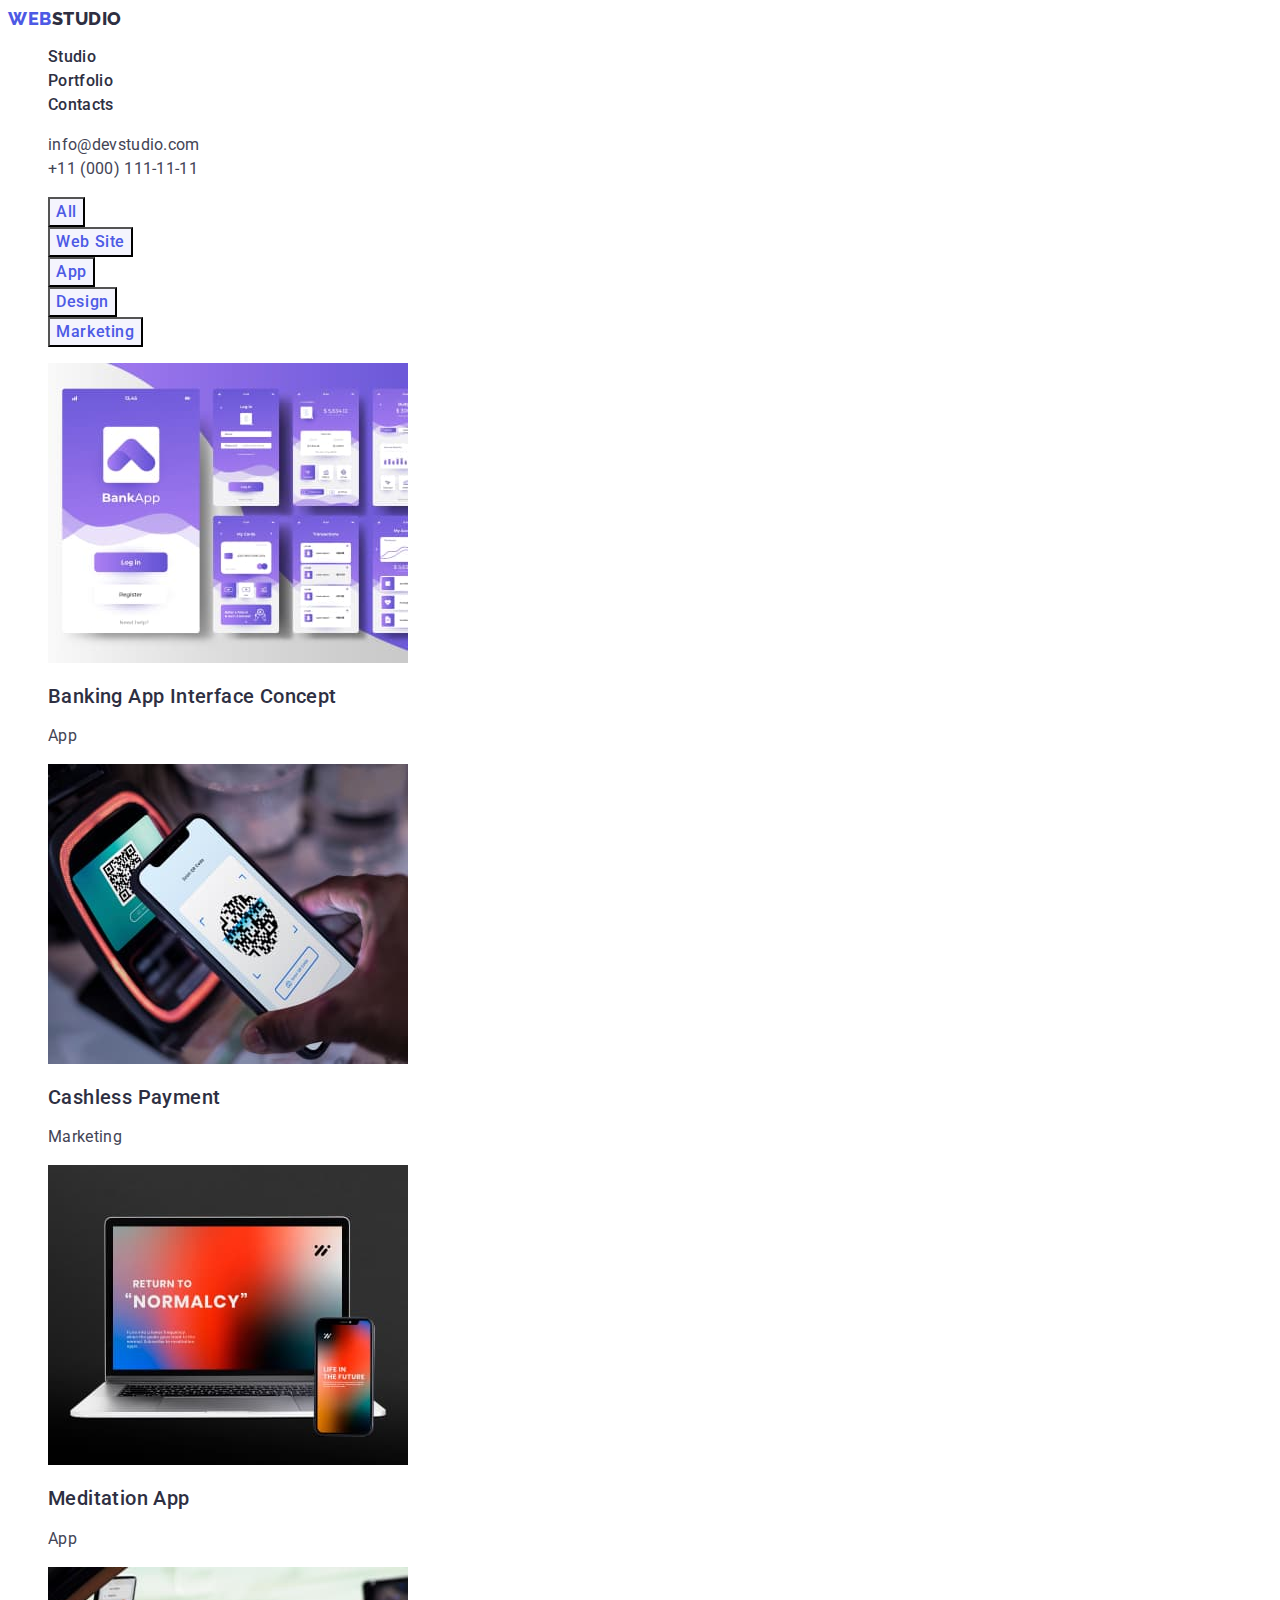
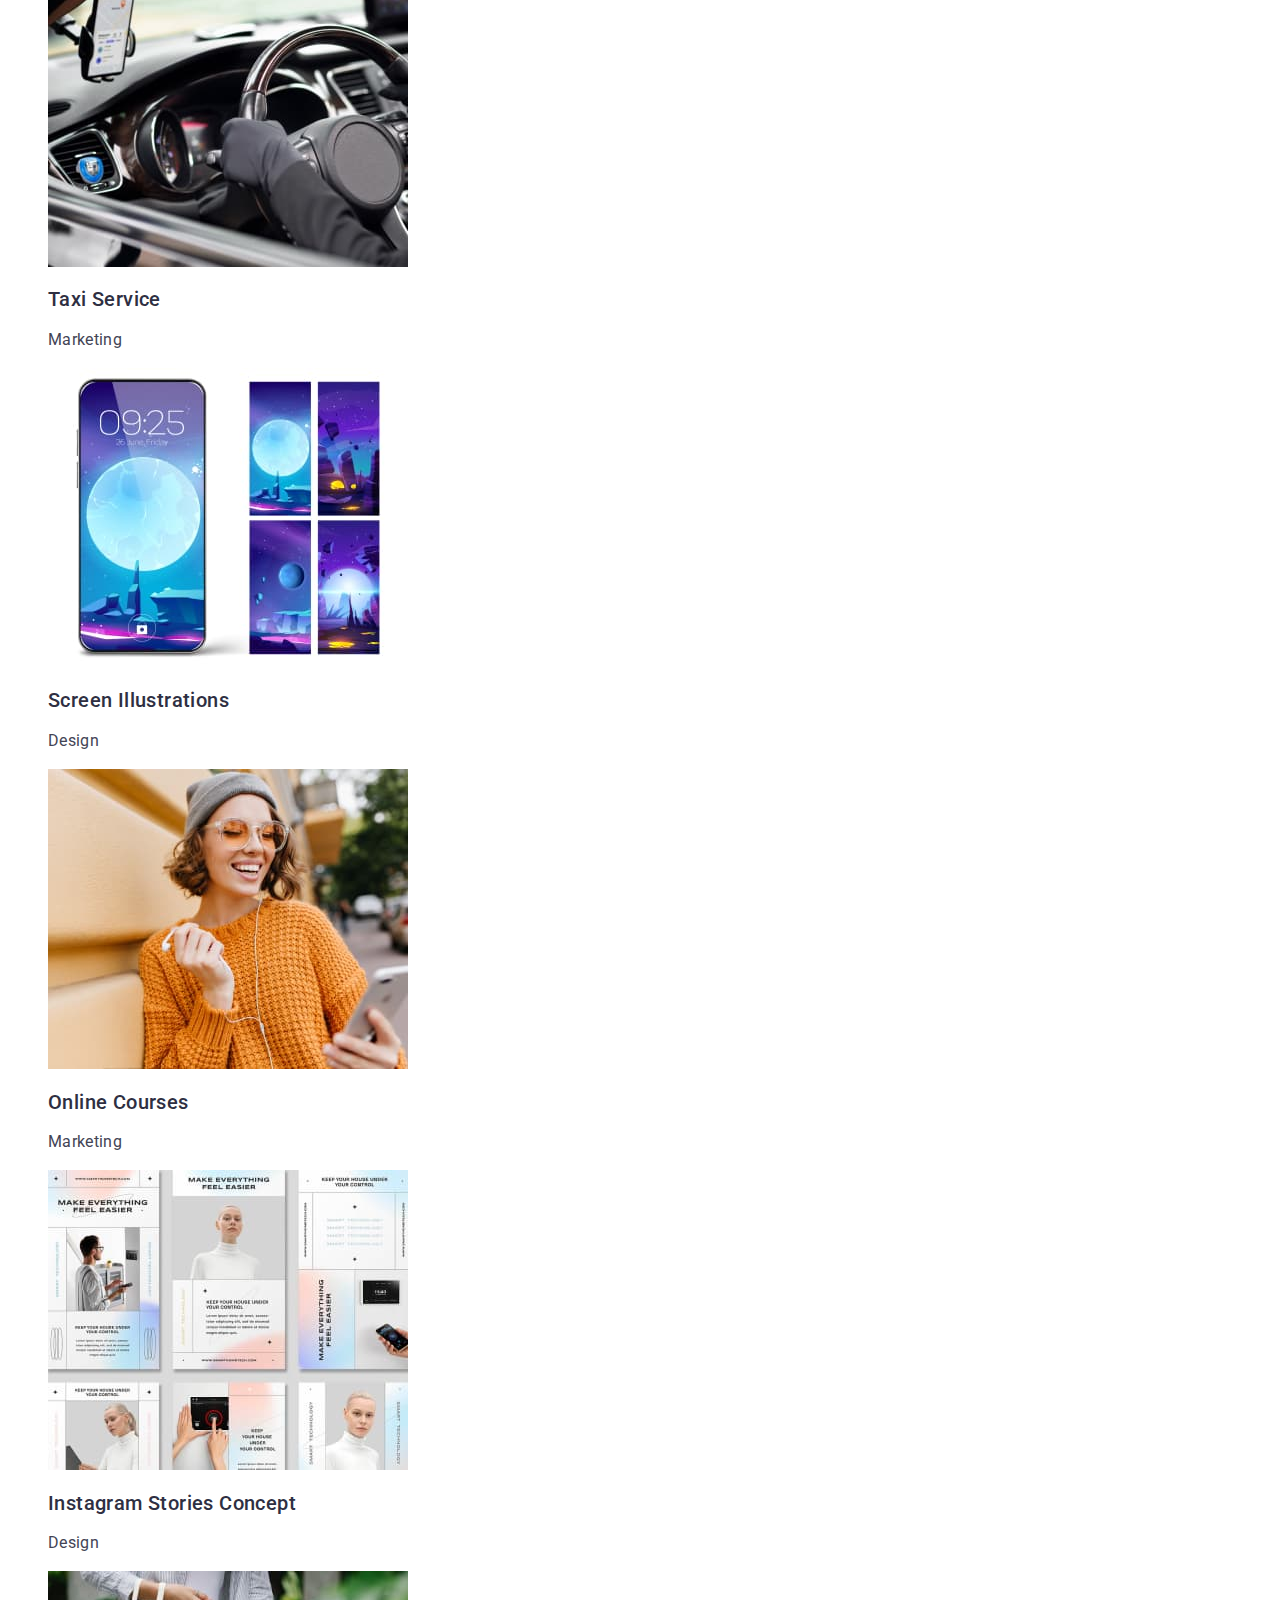
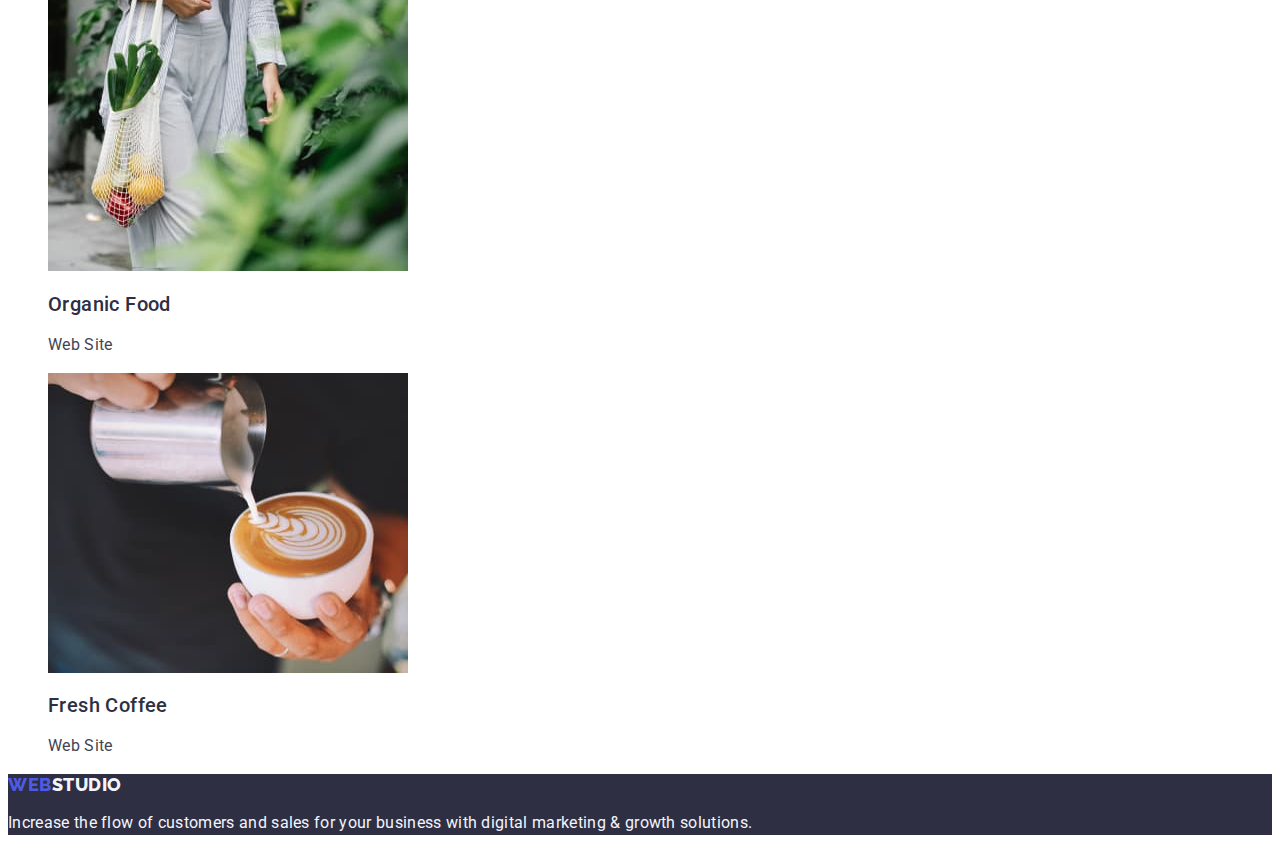
==== portfolio.html @ 66b2aee0 "Initial commit" ====
<!DOCTYPE html>
<html lang="en">
  <head>
    <meta charset="UTF-8" />
    <meta http-equiv="X-UA-Compatible" content="IE=edge" />
    <meta name="viewport" content="width=device-width, initial-scale=1.0" />
    <title>Portfolio</title>
    <link rel="preconnect" href="https://fonts.googleapis.com" />
    <link rel="preconnect" href="https://fonts.gstatic.com" crossorigin />
    <link
      href="https://fonts.googleapis.com/css2?family=Raleway:wght@800&family=Roboto:wght@400;500;700;900&display=swap"
      rel="stylesheet"
    />
    <link rel="stylesheet" href="./css/styles.css" />
  </head>

  <body>
    <!-- Хедер -->
    <header class="header">
      <!-- Навігація сайту -->
      <nav class="navigation">
        <a href="./index.html" class="logo link"
          >Web<span class="header-logo-span">Studio</span></a
        >

        <ul class="nav-list list">
          <li class="nav-list-item">
            <a href="./index.html" class="nav-list-link link">Studio</a>
          </li>
          <li class="nav-list-item">
            <a href="./portfolio.html" class="nav-list-link link">Portfolio</a>
          </li>
          <li class="nav-list-item">
            <a href="" class="nav-list-link link">Contacts</a>
          </li>
        </ul>
      </nav>
      <!-- Контакти для зв'язку -->
      <address class="address">
        <ul class="address-list list">
          <li class="email">
            <a href="mailto:info@devstudio.com" class="address-link link"
              >info@devstudio.com</a
            >
          </li>
          <li class="phone">
            <a href="tel:+110001111111" class="address-link link"
              >+11 (000) 111-11-11</a
            >
          </li>
        </ul>
      </address>
    </header>
    <!-- Мейн -->
    <main class="main">
      <section class="projects">
        <h1 hidden class="projects-caption">Portfolio</h1>
        <!-- Кнопки фільтра -->
        <ul class="filters-list list">
          <li><button type="button" class="filters-btn btn">All</button></li>
          <li>
            <button type="button" class="filters-btn btn">Web Site</button>
          </li>
          <li><button type="button" class="filters-btn btn">App</button></li>
          <li><button type="button" class="filters-btn btn">Design</button></li>
          <li>
            <button type="button" class="filters-btn btn">Marketing</button>
          </li>
        </ul>
        <!-- Проекти -->
        <ul class="projects-list list">
          <li class="list-item">
            <a href="" class="projects-link link">
              <img
                src="./images/portfolio-img/banking-app.jpg"
                alt="Banking App"
                width="360"
                height="300"
              />
              <h2 class="projects-title">Banking App Interface Concept</h2>
              <p class="projects-text">App</p></a
            >
          </li>
          <li class="list-item">
            <a href="" class="projects-link link">
              <img
                src="./images/portfolio-img/cashless.jpg"
                alt="Cashless Payment"
                width="360"
                height="300"
              />
              <h2 class="projects-title">Cashless Payment</h2>
              <p class="projects-text">Marketing</p></a
            >
          </li>
          <li class="list-item">
            <a href="" class="projects-link link">
              <img
                src="./images/portfolio-img/meditation-app.jpg"
                alt="Meditation App"
                width="360"
                height="300"
              />
              <h2 class="projects-title">Meditation App</h2>
              <p class="projects-text">App</p></a
            >
          </li>
          <li class="list-item">
            <a href="" class="projects-link link">
              <img
                src="./images/portfolio-img/taxi.jpg"
                alt="Taxi service"
                width="360"
                height="300"
              />
              <h2 class="projects-title">Taxi Service</h2>
              <p class="projects-text">Marketing</p></a
            >
          </li>
          <li class="list-item">
            <a href="" class="projects-link link">
              <img
                src="./images/portfolio-img/screen.jpg"
                alt="Screen illustrations"
                width="360"
                height="300"
              />
              <h2 class="projects-title">Screen Illustrations</h2>
              <p class="projects-text">Design</p></a
            >
          </li>
          <li class="list-item">
            <a href="" class="projects-link link">
              <img
                src="./images/portfolio-img/courses.jpg"
                alt="Online Courses"
                width="360"
                height="300"
              />
              <h2 class="projects-title">Online Courses</h2>
              <p class="projects-text">Marketing</p></a
            >
          </li>
          <li class="list-item">
            <a href="" class="projects-link link">
              <img
                src="./images/portfolio-img/insta-stories.jpg"
                alt="Instagram Stories Concept"
                width="360"
                height="300"
              />
              <h2 class="projects-title">Instagram Stories Concept</h2>
              <p class="projects-text">Design</p></a
            >
          </li>
          <li class="list-item">
            <a href="" class="projects-link link">
              <img
                src="./images/portfolio-img/food.jpg"
                alt="Organic Food"
                width="360"
                height="300"
              />
              <h2 class="projects-title">Organic Food</h2>
              <p class="projects-text">Web Site</p></a
            >
          </li>
          <li class="list-item">
            <a href="" class="projects-link link">
              <img
                src="./images/portfolio-img/coffee.jpg"
                alt="Fresh Coffee"
                width="360"
                height="300"
              />
              <h2 class="projects-title">Fresh Coffee</h2>
              <p class="projects-text">Web Site</p></a
            >
          </li>
        </ul>
      </section>
    </main>
    <!-- Футер -->
    <footer class="footer">
      <a href="./index.html" class="logo link"
        >Web<span class="footer-logo-span">Studio</span></a
      >
      <p class="footer-text">
        Increase the flow of customers and sales for your business with digital
        marketing & growth solutions.
      </p>
    </footer>
  </body>
</html>
---- css/styles.css ----
:root {
  /* Кольори */
  --dark-color: #2e2f42;
  --text-color: #434455;
  --white-color: #ffffff;
  --light-color: #f4f4fd;
  --passive-color: #4d5ae5;
  --active-color: #404bbf;
  /* Текст */
  --text-size: 16px;
  --text-spacing: 0.02em;
  --typical-lh: 1.5;
}

body {
  font-family: "Roboto", sans-serif;
  color: var(--text-color);
  background-color: var(--white-color);
}

.list {
  list-style: none;
}
.link {
  text-decoration: none;
}

.btn {
  font-family: inherit;
  cursor: pointer;
}

.logo {
  font-family: "Raleway", sans-serif;
  font-weight: 800;
  font-size: 18px;
  line-height: 1.17;
  color: var(--passive-color);
  letter-spacing: 0.03em;
  text-transform: uppercase;
}
/* *****************Студія******************** */
/* ----------------- Хедер ----------------- */
/* Лого  */
.header-logo-span {
  color: var(--dark-color);
}

/* Навігація */
.nav-list-link {
  color: var(--dark-color);
  font-weight: 500;
  font-size: var(--text-size);
  line-height: var(--typical-lh);
  letter-spacing: var(--text-spacing);
}
.nav-list-link:is(:hover, :focus) {
  color: var(--active-color);
}

/* Контакти */
.address {
  font-style: normal;
}
.address-link {
  color: var(--text-color);
  font-size: var(--text-size);
  line-height: var(--typical-lh);
  letter-spacing: var(--text-spacing);
}
.address-link:is(:hover, :focus) {
  color: var(--active-color);
}

/* ----------------- Студія Мейн ----------------- */
/*--------Hero------ */
.hero {
  background-color: var(--dark-color);
}

.title {
  font-size: 56px;
  line-height: 1.07;
  text-align: center;
  letter-spacing: var(--text-spacing);
  color: var(--white-color);
}
/* Кнопка */
.title-btn {
  color: var(--white-color);
  background: var(--passive-color);
  font-weight: 500;
  font-size: var(--text-size);
  line-height: var(--typical-lh);
  letter-spacing: 0.04em;
}
.title-btn:is(:hover, :focus) {
  background: var(--active-color);
}
/*--------Features------ */
.features {
}

.features-list {
}

.features-list-item {
}

.features-list-title {
  font-weight: 500;
  font-size: 20px;
  line-height: 1.2;
  letter-spacing: var(--text-spacing);
  color: var(--dark-color);
}

.features-list-text {
  font-size: var(--text-size);
  line-height: var(--typical-lh);
  letter-spacing: var(--text-spacing);
}
/*--------What are we doing------ */
.gallery {
}

.gallery-caption {
  font-size: 36px;
  line-height: 1.11;
  text-align: center;
  letter-spacing: var(--text-spacing);
  text-transform: capitalize;
  color: var(--dark-color);
}

.gallery-list {
}

.gallery-list-item {
}

/*-------- Our Team------ */
.team-gallery {
  background-color: var(--light-color);
}

.team-gallery-caption {
  font-size: 36px;
  line-height: 1.11;
  text-align: center;
  letter-spacing: var(--text-spacing);
  text-transform: capitalize;
  color: var(--dark-color);
}

.team-list {
}

.team-list-item {
  background-color: var(--white-color);
}

.team-list-caption {
  font-weight: 500;
  font-size: 20px;
  line-height: 1.2;
  text-align: center;
  letter-spacing: var(--text-spacing);
  color: var(--dark-color);
}

.team-list-text {
  font-size: var(--text-size);
  line-height: var(--typical-lh);
  text-align: center;
  letter-spacing: var(--text-spacing);
}

/* ----------------- Футер ----------------- */
.footer {
  background-color: var(--dark-color);
}
.footer-logo-span {
  color: var(--light-color);
}
.footer-text {
  font-size: var(--text-size);
  line-height: var(--typical-lh);
  letter-spacing: var(--text-spacing);
  color: var(--light-color);
}

/*******************Портфоліо***************** */
/*--------Фільтр------ */

.filters-list {
}

.filters-btn {
  font-family: "Roboto", sans-serif;
  font-weight: 500;
  font-size: var(--text-size);
  line-height: var(--typical-lh);
  text-align: center;
  letter-spacing: 0.04em;
  color: var(--passive-color);
  background-color: var(--light-color);
}

.filters-btn:is(:hover, :focus) {
  color: var(--white-color);
  background-color: var(--active-color);
}

/*--------Картка проекту------ */
.projects-title {
  font-weight: 500;
  font-size: 20px;
  line-height: 1.2;
  letter-spacing: var(--text-spacing);
  color: var(--dark-color);
}

.projects-text {
  font-size: var(--text-size);
  line-height: var(--typical-lh);
  letter-spacing: var(--text-spacing);
  color: var(--text-color);
}
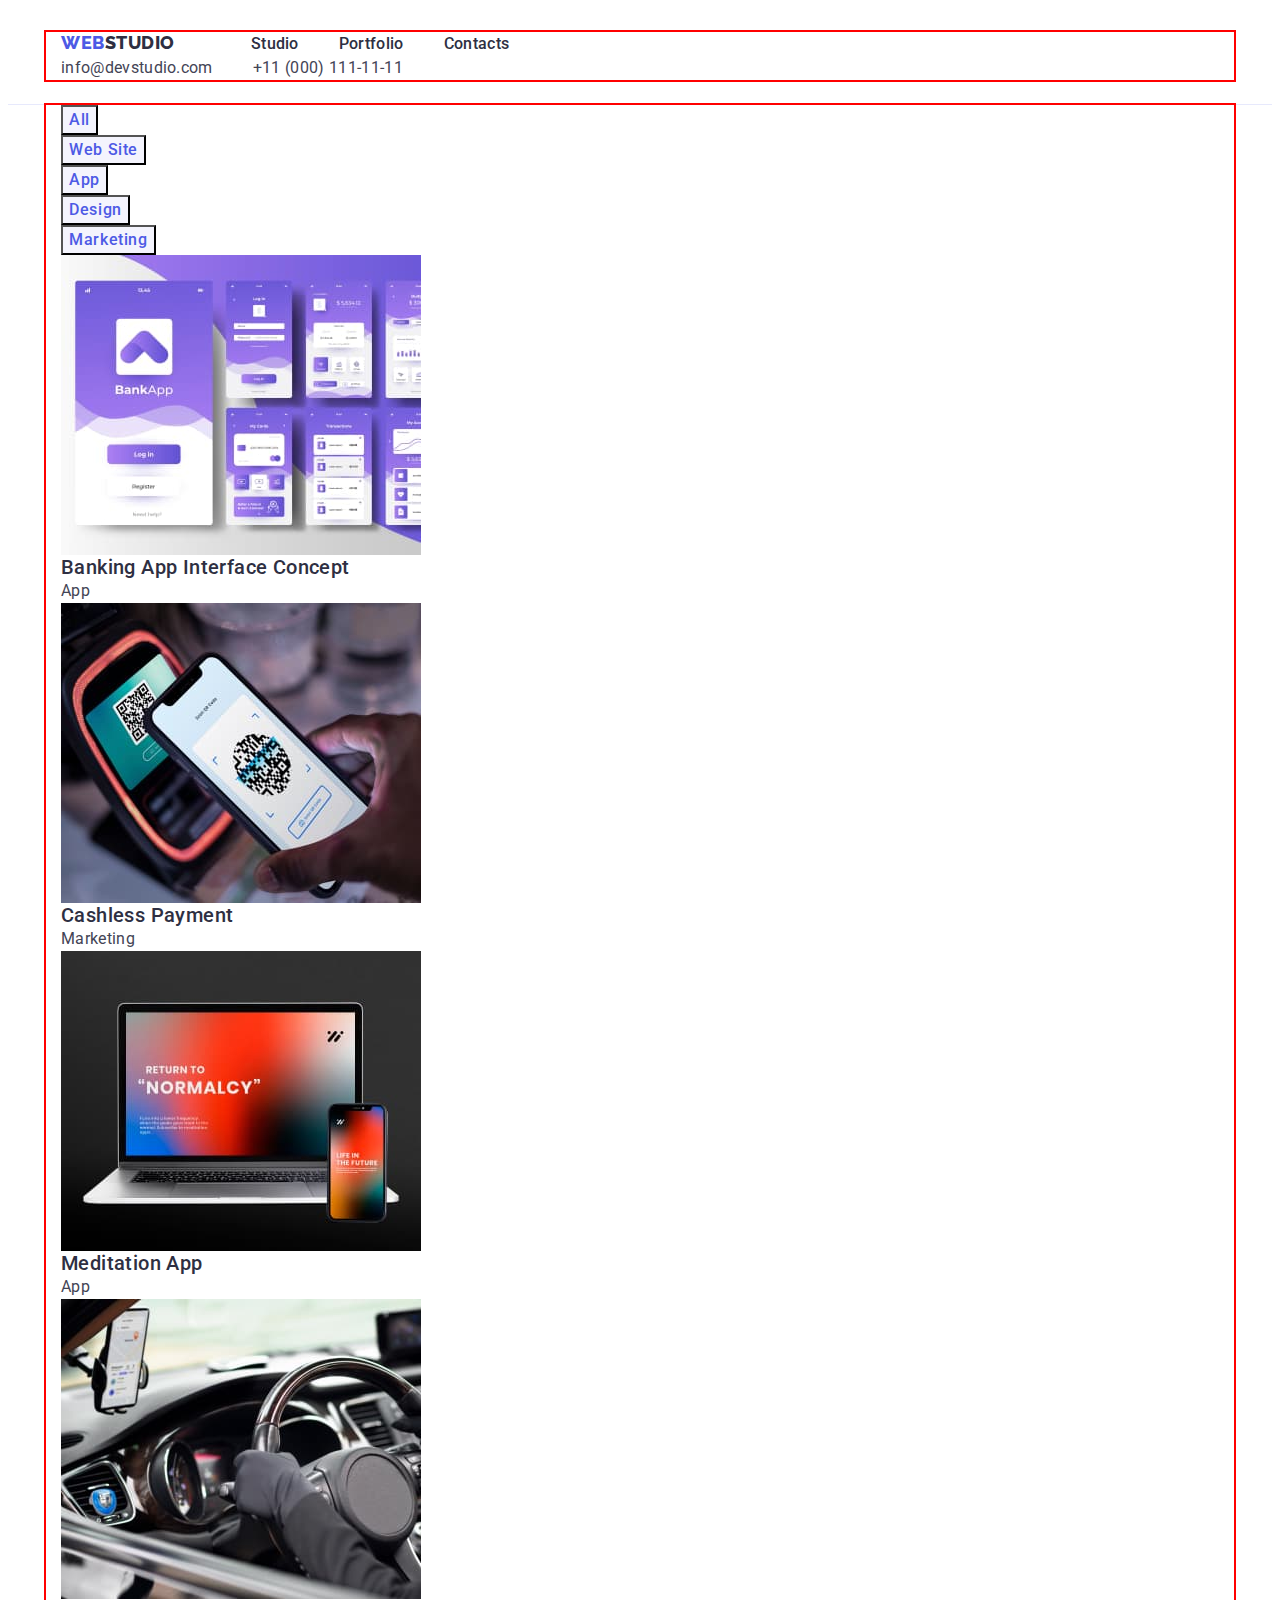
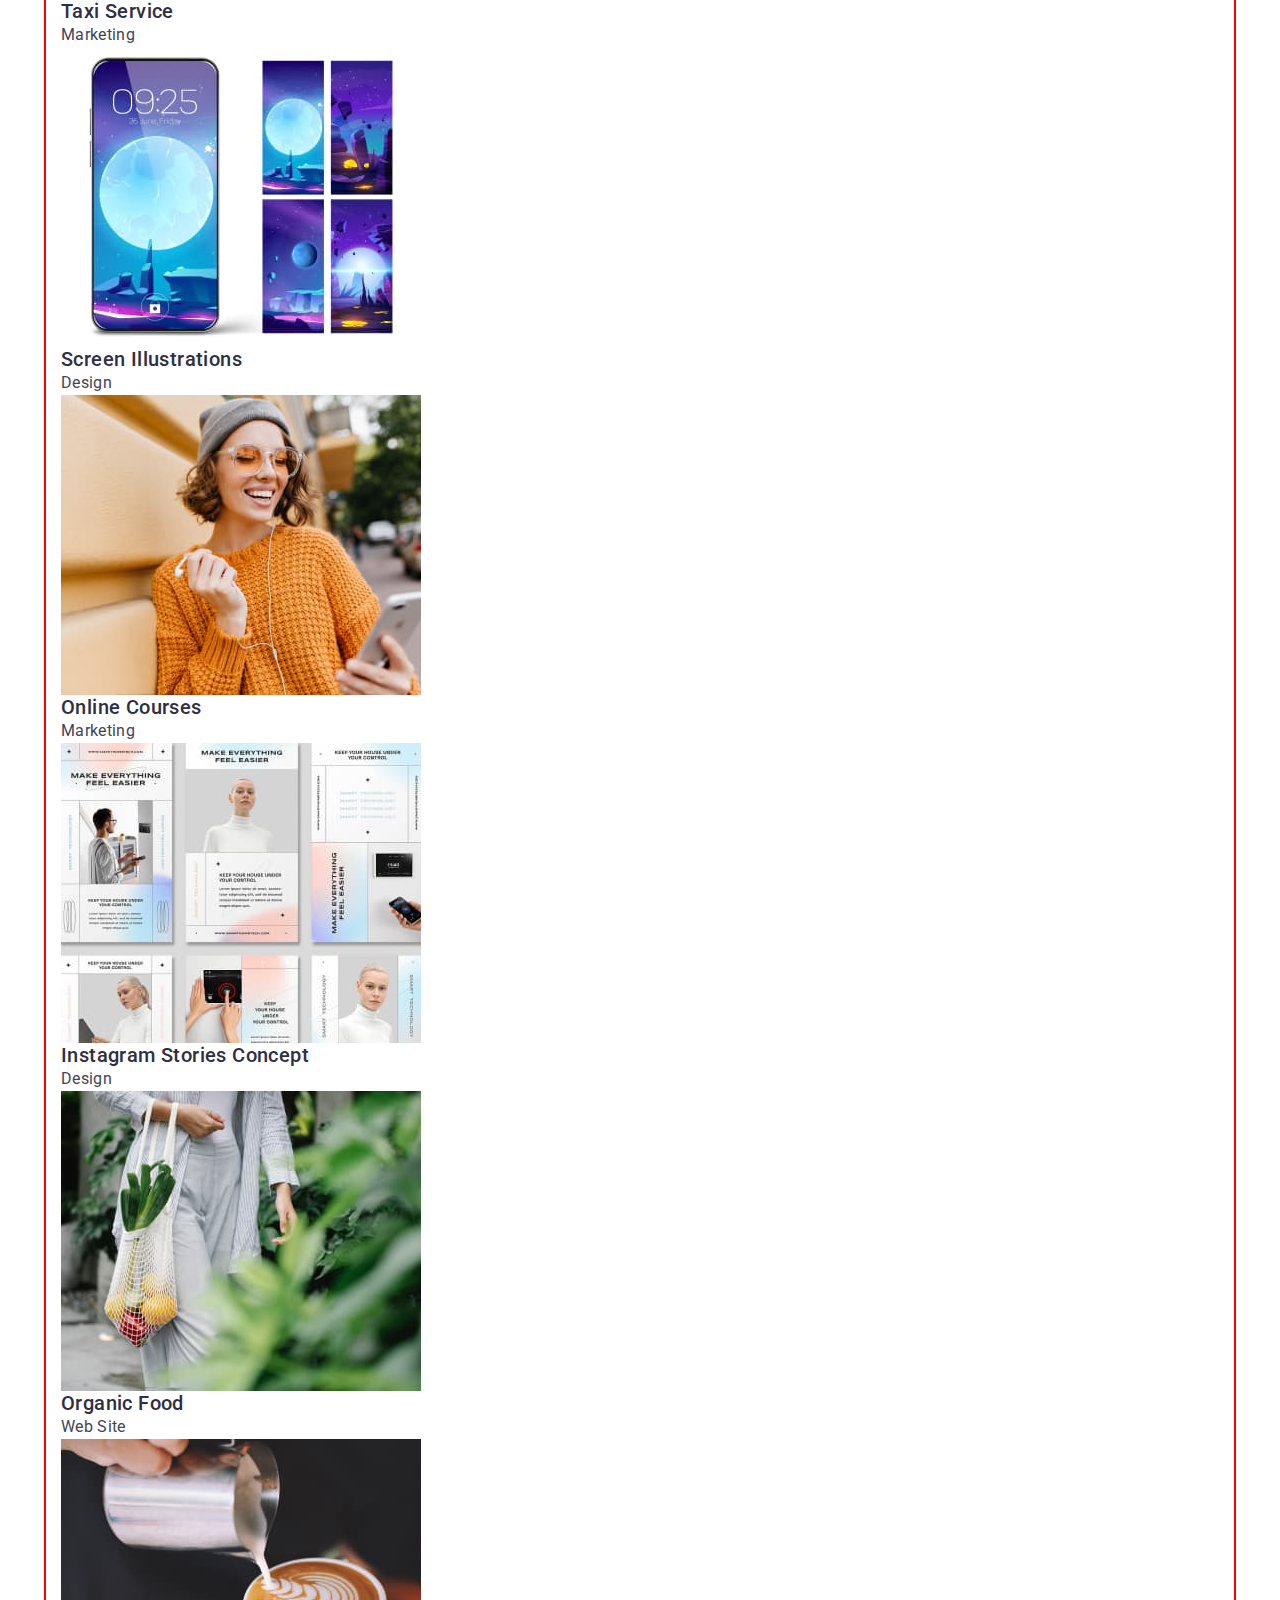
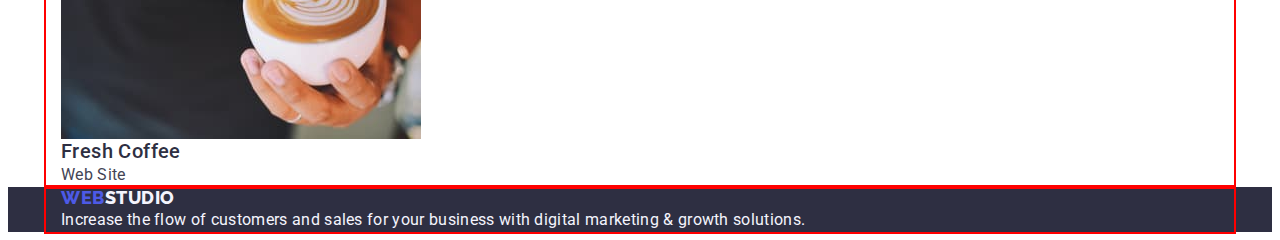
==== commit 57c777a4: "header flex" ====
--- a/portfolio.html
+++ b/portfolio.html
@@ -5,11 +5,16 @@
     <meta http-equiv="X-UA-Compatible" content="IE=edge" />
     <meta name="viewport" content="width=device-width, initial-scale=1.0" />
     <title>Portfolio</title>
+
     <link rel="preconnect" href="https://fonts.googleapis.com" />
     <link rel="preconnect" href="https://fonts.gstatic.com" crossorigin />
     <link
       href="https://fonts.googleapis.com/css2?family=Raleway:wght@800&family=Roboto:wght@400;500;700;900&display=swap"
       rel="stylesheet"
+    />
+    <link
+      rel="stylesheet"
+      href="node_modules/modern-normalize/modern-normalize.css"
     />
     <link rel="stylesheet" href="./css/styles.css" />
   </head>
@@ -17,178 +22,187 @@
   <body>
     <!-- Хедер -->
     <header class="header">
-      <!-- Навігація сайту -->
-      <nav class="navigation">
-        <a href="./index.html" class="logo link"
-          >Web<span class="header-logo-span">Studio</span></a
-        >
-
-        <ul class="nav-list list">
-          <li class="nav-list-item">
-            <a href="./index.html" class="nav-list-link link">Studio</a>
-          </li>
-          <li class="nav-list-item">
-            <a href="./portfolio.html" class="nav-list-link link">Portfolio</a>
-          </li>
-          <li class="nav-list-item">
-            <a href="" class="nav-list-link link">Contacts</a>
-          </li>
-        </ul>
-      </nav>
-      <!-- Контакти для зв'язку -->
-      <address class="address">
-        <ul class="address-list list">
-          <li class="email">
-            <a href="mailto:info@devstudio.com" class="address-link link"
-              >info@devstudio.com</a
-            >
-          </li>
-          <li class="phone">
-            <a href="tel:+110001111111" class="address-link link"
-              >+11 (000) 111-11-11</a
-            >
-          </li>
-        </ul>
-      </address>
+      <div class="container">
+        <!-- Навігація сайту -->
+        <nav class="navigation">
+          <a href="./index.html" class="logo link"
+            >Web<span class="header-logo-span">Studio</span></a
+          >
+          <ul class="nav-list list">
+            <li class="nav-list-item">
+              <a href="./index.html" class="nav-list-link link">Studio</a>
+            </li>
+            <li class="nav-list-item">
+              <a href="./portfolio.html" class="nav-list-link link"
+                >Portfolio</a
+              >
+            </li>
+            <li class="nav-list-item">
+              <a href="" class="nav-list-link link">Contacts</a>
+            </li>
+          </ul>
+        </nav>
+        <!-- Контакти для зв'язку -->
+        <address class="address">
+          <ul class="address-list list">
+            <li class="email">
+              <a href="mailto:info@devstudio.com" class="address-link link"
+                >info@devstudio.com</a
+              >
+            </li>
+            <li class="phone">
+              <a href="tel:+110001111111" class="address-link link"
+                >+11 (000) 111-11-11</a
+              >
+            </li>
+          </ul>
+        </address>
+      </div>
     </header>
     <!-- Мейн -->
     <main class="main">
       <section class="projects">
-        <h1 hidden class="projects-caption">Portfolio</h1>
-        <!-- Кнопки фільтра -->
-        <ul class="filters-list list">
-          <li><button type="button" class="filters-btn btn">All</button></li>
-          <li>
-            <button type="button" class="filters-btn btn">Web Site</button>
-          </li>
-          <li><button type="button" class="filters-btn btn">App</button></li>
-          <li><button type="button" class="filters-btn btn">Design</button></li>
-          <li>
-            <button type="button" class="filters-btn btn">Marketing</button>
-          </li>
-        </ul>
-        <!-- Проекти -->
-        <ul class="projects-list list">
-          <li class="list-item">
-            <a href="" class="projects-link link">
-              <img
-                src="./images/portfolio-img/banking-app.jpg"
-                alt="Banking App"
-                width="360"
-                height="300"
-              />
-              <h2 class="projects-title">Banking App Interface Concept</h2>
-              <p class="projects-text">App</p></a
-            >
-          </li>
-          <li class="list-item">
-            <a href="" class="projects-link link">
-              <img
-                src="./images/portfolio-img/cashless.jpg"
-                alt="Cashless Payment"
-                width="360"
-                height="300"
-              />
-              <h2 class="projects-title">Cashless Payment</h2>
-              <p class="projects-text">Marketing</p></a
-            >
-          </li>
-          <li class="list-item">
-            <a href="" class="projects-link link">
-              <img
-                src="./images/portfolio-img/meditation-app.jpg"
-                alt="Meditation App"
-                width="360"
-                height="300"
-              />
-              <h2 class="projects-title">Meditation App</h2>
-              <p class="projects-text">App</p></a
-            >
-          </li>
-          <li class="list-item">
-            <a href="" class="projects-link link">
-              <img
-                src="./images/portfolio-img/taxi.jpg"
-                alt="Taxi service"
-                width="360"
-                height="300"
-              />
-              <h2 class="projects-title">Taxi Service</h2>
-              <p class="projects-text">Marketing</p></a
-            >
-          </li>
-          <li class="list-item">
-            <a href="" class="projects-link link">
-              <img
-                src="./images/portfolio-img/screen.jpg"
-                alt="Screen illustrations"
-                width="360"
-                height="300"
-              />
-              <h2 class="projects-title">Screen Illustrations</h2>
-              <p class="projects-text">Design</p></a
-            >
-          </li>
-          <li class="list-item">
-            <a href="" class="projects-link link">
-              <img
-                src="./images/portfolio-img/courses.jpg"
-                alt="Online Courses"
-                width="360"
-                height="300"
-              />
-              <h2 class="projects-title">Online Courses</h2>
-              <p class="projects-text">Marketing</p></a
-            >
-          </li>
-          <li class="list-item">
-            <a href="" class="projects-link link">
-              <img
-                src="./images/portfolio-img/insta-stories.jpg"
-                alt="Instagram Stories Concept"
-                width="360"
-                height="300"
-              />
-              <h2 class="projects-title">Instagram Stories Concept</h2>
-              <p class="projects-text">Design</p></a
-            >
-          </li>
-          <li class="list-item">
-            <a href="" class="projects-link link">
-              <img
-                src="./images/portfolio-img/food.jpg"
-                alt="Organic Food"
-                width="360"
-                height="300"
-              />
-              <h2 class="projects-title">Organic Food</h2>
-              <p class="projects-text">Web Site</p></a
-            >
-          </li>
-          <li class="list-item">
-            <a href="" class="projects-link link">
-              <img
-                src="./images/portfolio-img/coffee.jpg"
-                alt="Fresh Coffee"
-                width="360"
-                height="300"
-              />
-              <h2 class="projects-title">Fresh Coffee</h2>
-              <p class="projects-text">Web Site</p></a
-            >
-          </li>
-        </ul>
+        <div class="container">
+          <h1 class="visually-hidden">Portfolio</h1>
+          <!-- Кнопки фільтра -->
+          <ul class="filters-list list">
+            <li><button type="button" class="filters-btn btn">All</button></li>
+            <li>
+              <button type="button" class="filters-btn btn">Web Site</button>
+            </li>
+            <li><button type="button" class="filters-btn btn">App</button></li>
+            <li>
+              <button type="button" class="filters-btn btn">Design</button>
+            </li>
+            <li>
+              <button type="button" class="filters-btn btn">Marketing</button>
+            </li>
+          </ul>
+          <!-- Проекти -->
+          <ul class="projects-list list">
+            <li class="list-item">
+              <a href="" class="projects-link link">
+                <img
+                  src="./images/portfolio-img/banking-app.jpg"
+                  alt="Banking App"
+                  width="360"
+                  height="300"
+                />
+                <h2 class="projects-title">Banking App Interface Concept</h2>
+                <p class="projects-text">App</p></a
+              >
+            </li>
+            <li class="list-item">
+              <a href="" class="projects-link link">
+                <img
+                  src="./images/portfolio-img/cashless.jpg"
+                  alt="Cashless Payment"
+                  width="360"
+                  height="300"
+                />
+                <h2 class="projects-title">Cashless Payment</h2>
+                <p class="projects-text">Marketing</p></a
+              >
+            </li>
+            <li class="list-item">
+              <a href="" class="projects-link link">
+                <img
+                  src="./images/portfolio-img/meditation-app.jpg"
+                  alt="Meditation App"
+                  width="360"
+                  height="300"
+                />
+                <h2 class="projects-title">Meditation App</h2>
+                <p class="projects-text">App</p></a
+              >
+            </li>
+            <li class="list-item">
+              <a href="" class="projects-link link">
+                <img
+                  src="./images/portfolio-img/taxi.jpg"
+                  alt="Taxi service"
+                  width="360"
+                  height="300"
+                />
+                <h2 class="projects-title">Taxi Service</h2>
+                <p class="projects-text">Marketing</p></a
+              >
+            </li>
+            <li class="list-item">
+              <a href="" class="projects-link link">
+                <img
+                  src="./images/portfolio-img/screen.jpg"
+                  alt="Screen illustrations"
+                  width="360"
+                  height="300"
+                />
+                <h2 class="projects-title">Screen Illustrations</h2>
+                <p class="projects-text">Design</p></a
+              >
+            </li>
+            <li class="list-item">
+              <a href="" class="projects-link link">
+                <img
+                  src="./images/portfolio-img/courses.jpg"
+                  alt="Online Courses"
+                  width="360"
+                  height="300"
+                />
+                <h2 class="projects-title">Online Courses</h2>
+                <p class="projects-text">Marketing</p></a
+              >
+            </li>
+            <li class="list-item">
+              <a href="" class="projects-link link">
+                <img
+                  src="./images/portfolio-img/insta-stories.jpg"
+                  alt="Instagram Stories Concept"
+                  width="360"
+                  height="300"
+                />
+                <h2 class="projects-title">Instagram Stories Concept</h2>
+                <p class="projects-text">Design</p></a
+              >
+            </li>
+            <li class="list-item">
+              <a href="" class="projects-link link">
+                <img
+                  src="./images/portfolio-img/food.jpg"
+                  alt="Organic Food"
+                  width="360"
+                  height="300"
+                />
+                <h2 class="projects-title">Organic Food</h2>
+                <p class="projects-text">Web Site</p></a
+              >
+            </li>
+            <li class="list-item">
+              <a href="" class="projects-link link">
+                <img
+                  src="./images/portfolio-img/coffee.jpg"
+                  alt="Fresh Coffee"
+                  width="360"
+                  height="300"
+                />
+                <h2 class="projects-title">Fresh Coffee</h2>
+                <p class="projects-text">Web Site</p></a
+              >
+            </li>
+          </ul>
+        </div>
       </section>
     </main>
     <!-- Футер -->
     <footer class="footer">
-      <a href="./index.html" class="logo link"
-        >Web<span class="footer-logo-span">Studio</span></a
-      >
-      <p class="footer-text">
-        Increase the flow of customers and sales for your business with digital
-        marketing & growth solutions.
-      </p>
+      <div class="container">
+        <a href="./index.html" class="logo link"
+          >Web<span class="footer-logo-span">Studio</span></a
+        >
+        <p class="footer-text">
+          Increase the flow of customers and sales for your business with
+          digital marketing & growth solutions.
+        </p>
+      </div>
     </footer>
   </body>
 </html>
--- a/css/styles.css
+++ b/css/styles.css
@@ -11,13 +11,59 @@
   --text-spacing: 0.02em;
   --typical-lh: 1.5;
 }
-
+/* ------------Cкидання стилів------------ */
+p,
+h1,
+h2,
+h3,
+h4,
+h5,
+h6 {
+  margin: 0;
+}
+
+ul,
+ol {
+  margin: 0;
+  padding: 0;
+}
+
+img {
+  display: block;
+  max-width: 100%;
+  height: auto;
+}
+/* ------------Cкидання стилів------------ */
+
+/* Приховати елемент */
+.visually-hidden {
+  position: absolute;
+  width: 1px;
+  height: 1px;
+  margin: -1px;
+  border: 0;
+  padding: 0;
+  white-space: nowrap;
+  clip-path: inset(100%);
+  clip: rect(0 0 0 0);
+  overflow: hidden;
+}
+/* Приховати елемент */
+
+/* ------------База------------ */
 body {
   font-family: "Roboto", sans-serif;
   color: var(--text-color);
   background-color: var(--white-color);
 }
 
+.container {
+  max-width: 1158px;
+  padding-left: 15px;
+  padding-right: 15px;
+  margin: 0 auto;
+  outline: 2px solid red;
+}
 .list {
   list-style: none;
 }
@@ -38,15 +84,35 @@
   color: var(--passive-color);
   letter-spacing: 0.03em;
   text-transform: uppercase;
-}
+  margin-right: 76px;
+}
+
 /* *****************Студія******************** */
 /* ----------------- Хедер ----------------- */
+
+.header {
+  padding-top: 24px;
+  padding-bottom: 24px;
+  border-bottom: 1px solid #e7e9fc;
+}
+.header-container {
+  display: flex;
+}
 /* Лого  */
 .header-logo-span {
   color: var(--dark-color);
 }
 
 /* Навігація */
+.navigation {
+  display: flex;
+}
+
+.nav-list {
+  display: flex;
+  gap: 40px;
+}
+
 .nav-list-link {
   color: var(--dark-color);
   font-weight: 500;
@@ -54,6 +120,7 @@
   line-height: var(--typical-lh);
   letter-spacing: var(--text-spacing);
 }
+
 .nav-list-link:is(:hover, :focus) {
   color: var(--active-color);
 }
@@ -61,13 +128,21 @@
 /* Контакти */
 .address {
   font-style: normal;
-}
+  margin-left: auto;
+}
+
+.address-list {
+  display: flex;
+  gap: 40px;
+}
+
 .address-link {
   color: var(--text-color);
   font-size: var(--text-size);
   line-height: var(--typical-lh);
   letter-spacing: var(--text-spacing);
 }
+
 .address-link:is(:hover, :focus) {
   color: var(--active-color);
 }
@@ -85,6 +160,7 @@
   letter-spacing: var(--text-spacing);
   color: var(--white-color);
 }
+
 /* Кнопка */
 .title-btn {
   color: var(--white-color);
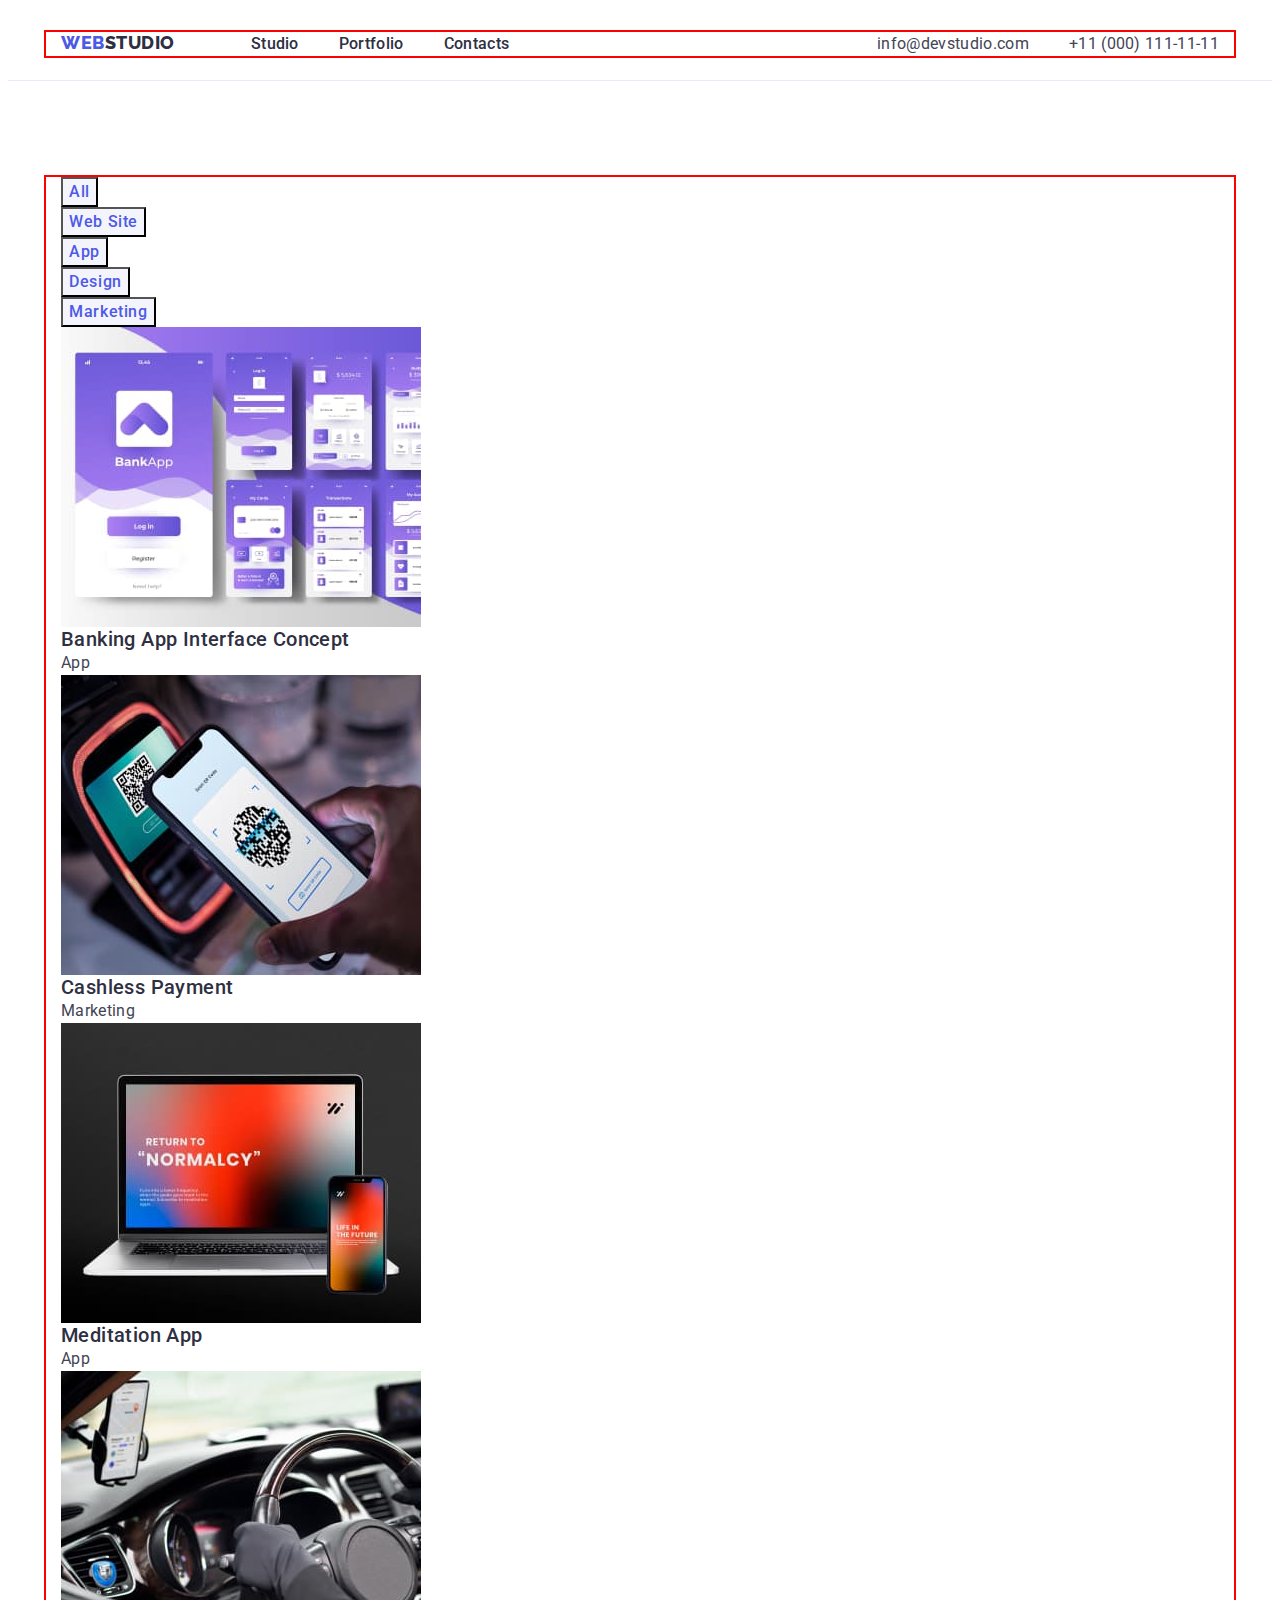
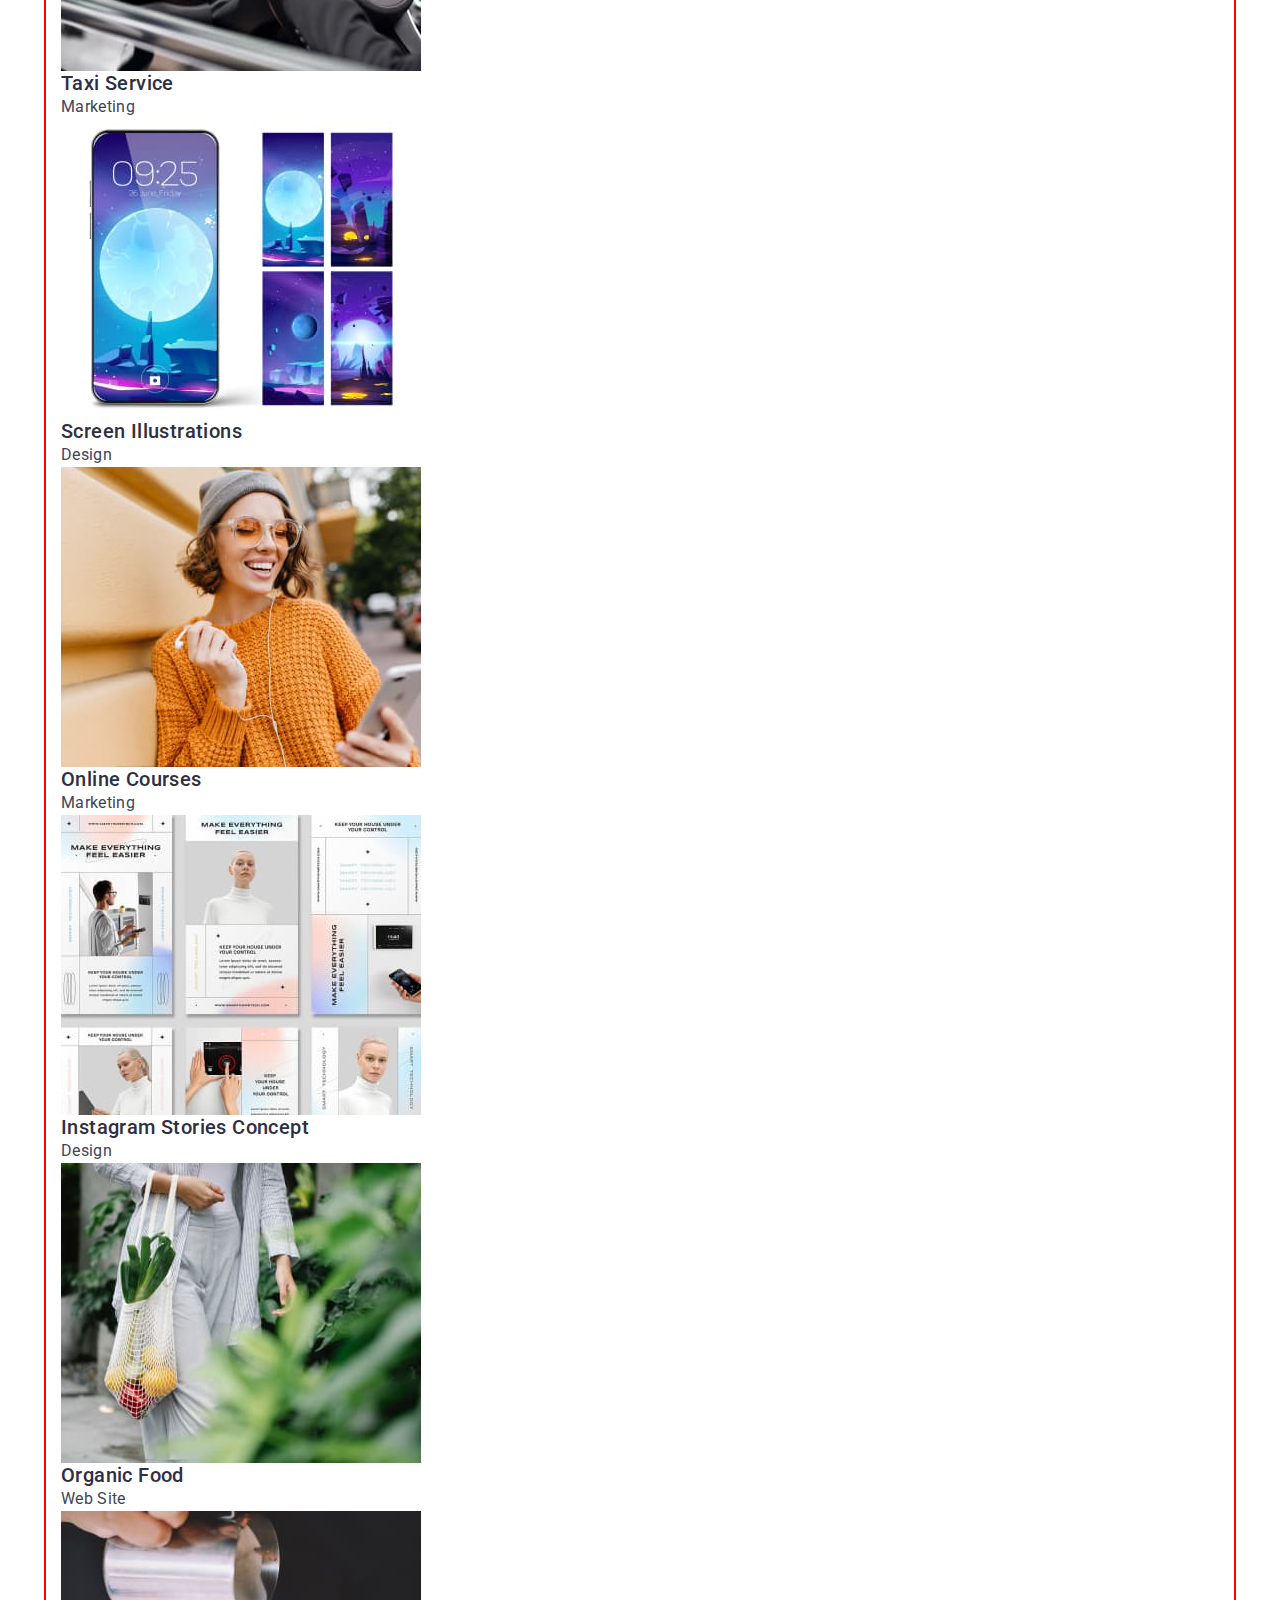
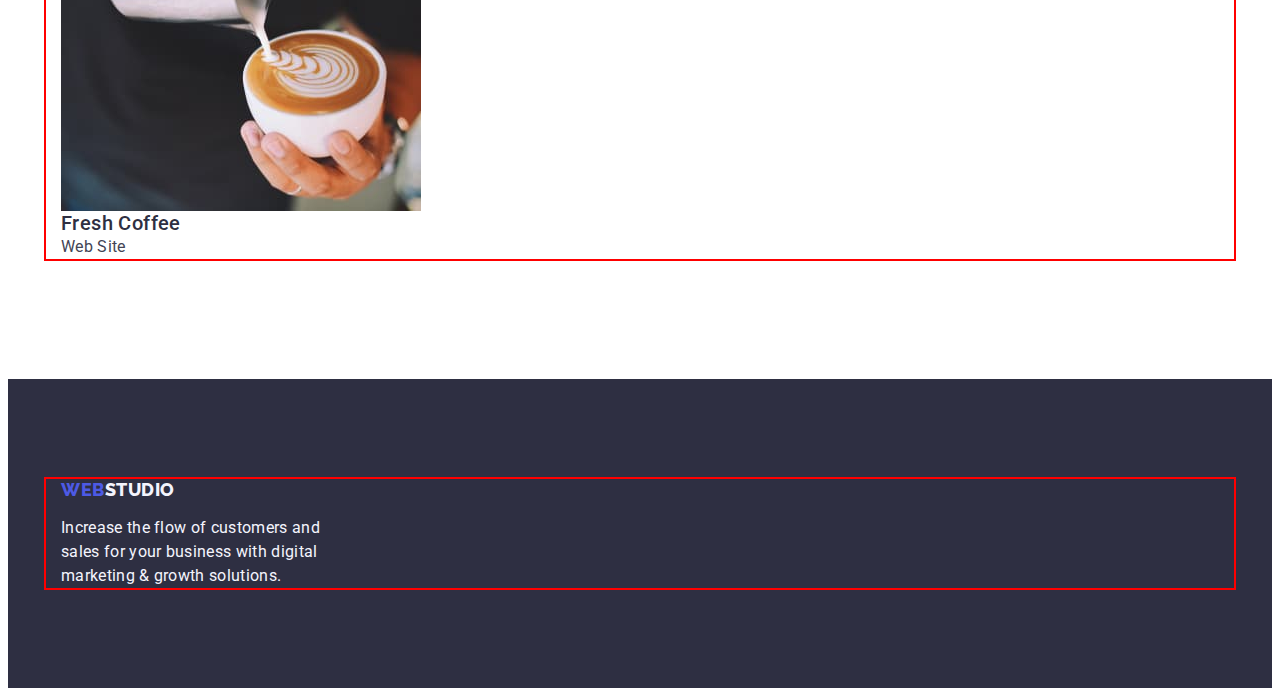
==== commit 5ceeba33: ".section pd120" ====
--- a/portfolio.html
+++ b/portfolio.html
@@ -21,8 +21,9 @@
 
   <body>
     <!-- Хедер -->
+    <!-- Хедер -->
     <header class="header">
-      <div class="container">
+      <div class="container header-container">
         <!-- Навігація сайту -->
         <nav class="navigation">
           <a href="./index.html" class="logo link"
@@ -61,7 +62,7 @@
     </header>
     <!-- Мейн -->
     <main class="main">
-      <section class="projects">
+      <section class="projects section">
         <div class="container">
           <h1 class="visually-hidden">Portfolio</h1>
           <!-- Кнопки фільтра -->
--- a/css/styles.css
+++ b/css/styles.css
@@ -33,6 +33,20 @@
   max-width: 100%;
   height: auto;
 }
+
+.list {
+  list-style: none;
+}
+
+.link {
+  text-decoration: none;
+}
+
+.btn {
+  font-family: inherit;
+  cursor: pointer;
+}
+
 /* ------------Cкидання стилів------------ */
 
 /* Приховати елемент */
@@ -64,16 +78,28 @@
   margin: 0 auto;
   outline: 2px solid red;
 }
-.list {
-  list-style: none;
-}
-.link {
-  text-decoration: none;
-}
-
-.btn {
-  font-family: inherit;
-  cursor: pointer;
+
+.section {
+  padding-top: 120px;
+  padding-bottom: 120px;
+}
+
+/* *****************Студія******************** */
+/* ----------------- Хедер ----------------- */
+
+.header {
+  padding-top: 24px;
+  padding-bottom: 24px;
+  border-bottom: 1px solid #e7e9fc;
+}
+
+.header-container {
+  display: flex;
+}
+
+/* Лого  */
+.header-logo-span {
+  color: var(--dark-color);
 }
 
 .logo {
@@ -87,22 +113,6 @@
   margin-right: 76px;
 }
 
-/* *****************Студія******************** */
-/* ----------------- Хедер ----------------- */
-
-.header {
-  padding-top: 24px;
-  padding-bottom: 24px;
-  border-bottom: 1px solid #e7e9fc;
-}
-.header-container {
-  display: flex;
-}
-/* Лого  */
-.header-logo-span {
-  color: var(--dark-color);
-}
-
 /* Навігація */
 .navigation {
   display: flex;
@@ -198,6 +208,7 @@
 }
 /*--------What are we doing------ */
 .gallery {
+  padding-top: 0;
 }
 
 .gallery-caption {
@@ -255,6 +266,8 @@
 /* ----------------- Футер ----------------- */
 .footer {
   background-color: var(--dark-color);
+  padding-top: 100px;
+  padding-bottom: 100px;
 }
 .footer-logo-span {
   color: var(--light-color);
@@ -264,9 +277,14 @@
   line-height: var(--typical-lh);
   letter-spacing: var(--text-spacing);
   color: var(--light-color);
+  margin-top: 16px;
+  max-width: 264px;
 }
 
 /*******************Портфоліо***************** */
+.projects {
+  padding-top: 96px;
+}
 /*--------Фільтр------ */
 
 .filters-list {
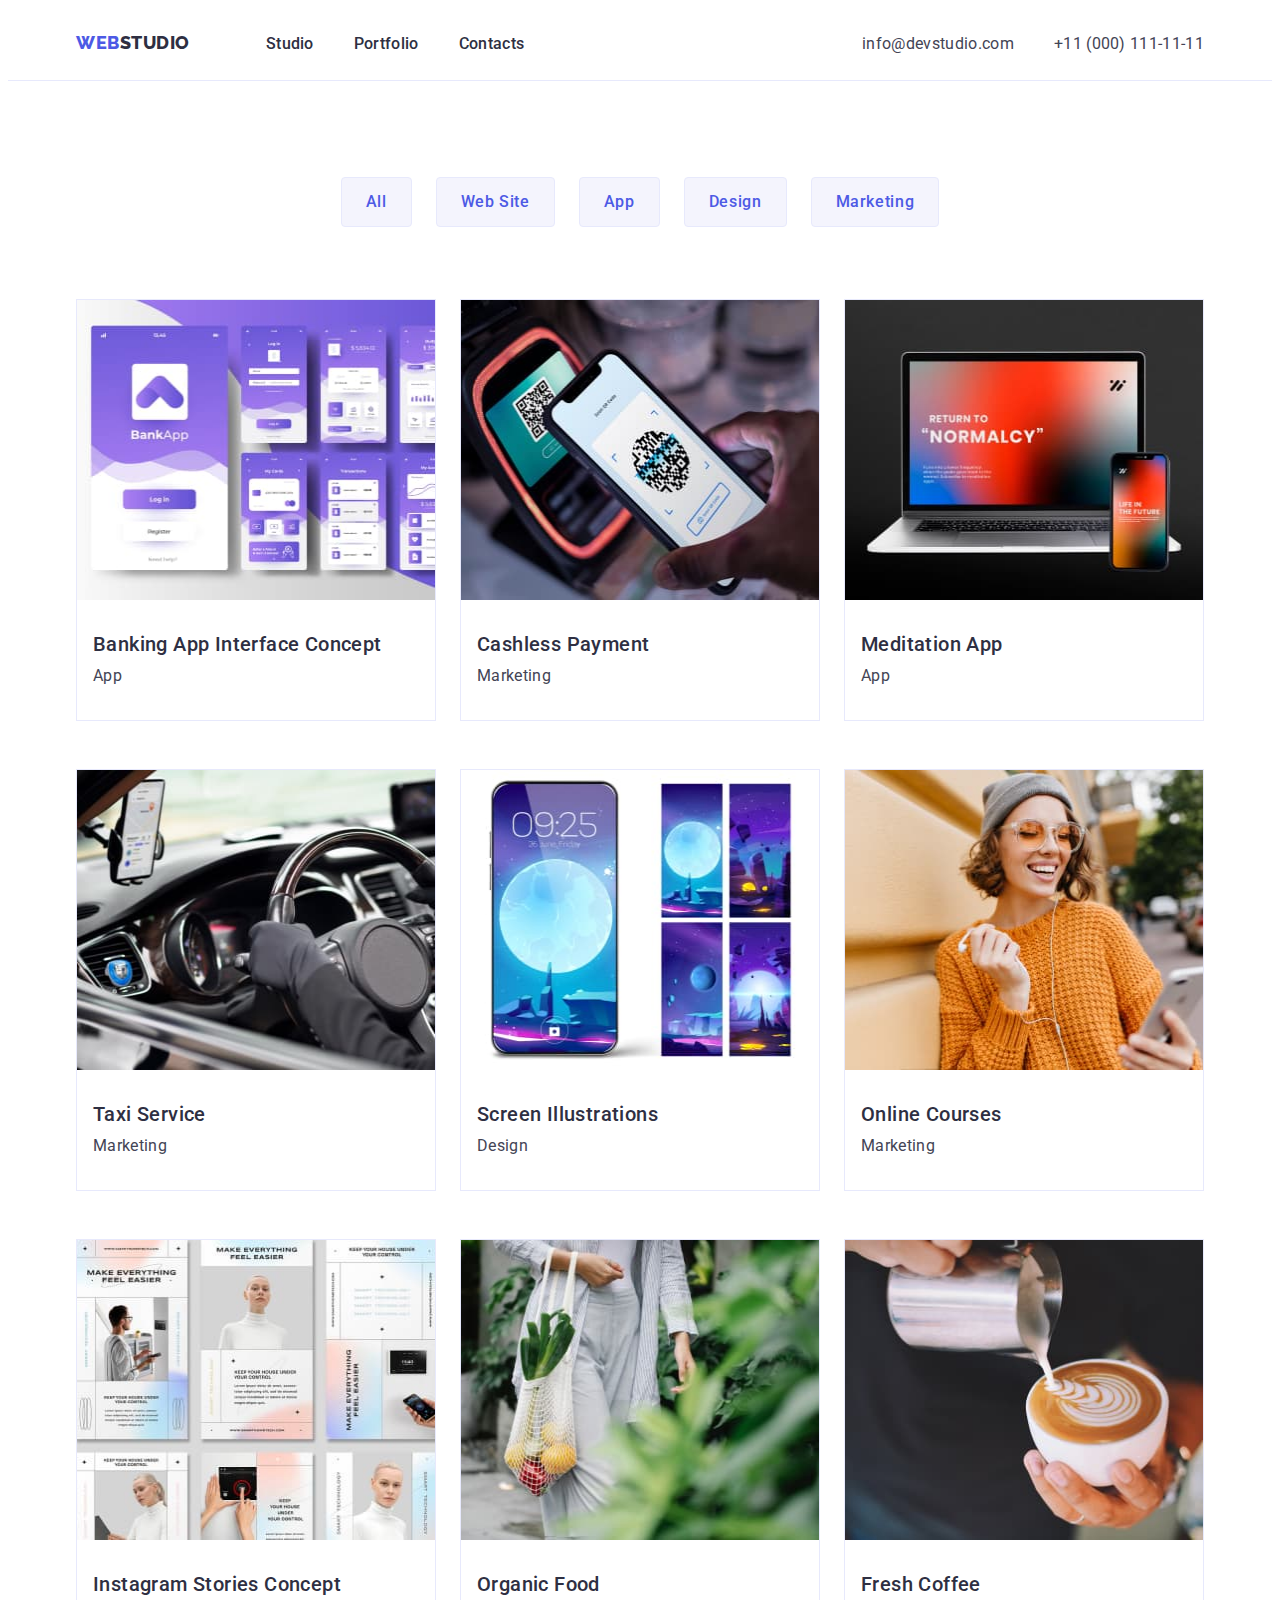
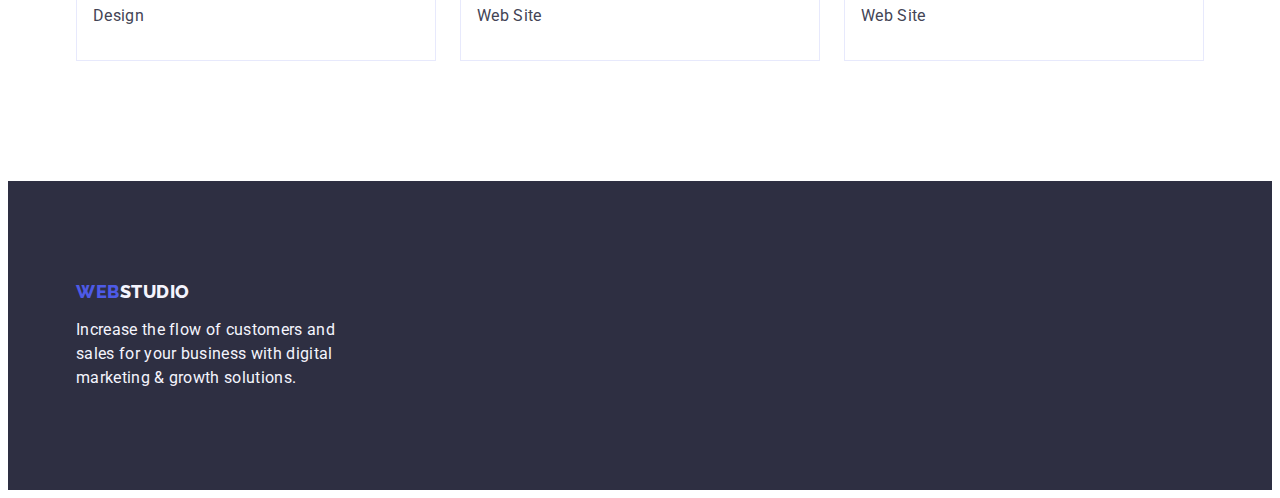
==== commit cea4977a: "portfolio end" ====
--- a/portfolio.html
+++ b/portfolio.html
@@ -21,7 +21,6 @@
 
   <body>
     <!-- Хедер -->
-    <!-- Хедер -->
     <header class="header">
       <div class="container header-container">
         <!-- Навігація сайту -->
@@ -33,11 +32,13 @@
             <li class="nav-list-item">
               <a href="./index.html" class="nav-list-link link">Studio</a>
             </li>
+
             <li class="nav-list-item">
               <a href="./portfolio.html" class="nav-list-link link"
                 >Portfolio</a
               >
             </li>
+
             <li class="nav-list-item">
               <a href="" class="nav-list-link link">Contacts</a>
             </li>
@@ -51,6 +52,7 @@
                 >info@devstudio.com</a
               >
             </li>
+
             <li class="phone">
               <a href="tel:+110001111111" class="address-link link"
                 >+11 (000) 111-11-11</a
@@ -60,139 +62,173 @@
         </address>
       </div>
     </header>
+
     <!-- Мейн -->
     <main class="main">
       <section class="projects section">
         <div class="container">
           <h1 class="visually-hidden">Portfolio</h1>
+
           <!-- Кнопки фільтра -->
           <ul class="filters-list list">
             <li><button type="button" class="filters-btn btn">All</button></li>
+
             <li>
               <button type="button" class="filters-btn btn">Web Site</button>
             </li>
+
             <li><button type="button" class="filters-btn btn">App</button></li>
+
             <li>
               <button type="button" class="filters-btn btn">Design</button>
             </li>
+
             <li>
               <button type="button" class="filters-btn btn">Marketing</button>
             </li>
           </ul>
-          <!-- Проекти -->
-          <ul class="projects-list list">
-            <li class="list-item">
-              <a href="" class="projects-link link">
+
+          <!-- Картки проектів -->
+          <ul class="card-set list">
+            <li class="card-item">
+              <a href="" class="card-link link">
                 <img
                   src="./images/portfolio-img/banking-app.jpg"
                   alt="Banking App"
                   width="360"
                   height="300"
                 />
-                <h2 class="projects-title">Banking App Interface Concept</h2>
-                <p class="projects-text">App</p></a
-              >
-            </li>
-            <li class="list-item">
-              <a href="" class="projects-link link">
+                <div class="card-content">
+                  <h2 class="card-caption">Banking App Interface Concept</h2>
+                  <p class="card-text">App</p>
+                </div></a
+              >
+            </li>
+
+            <li class="card-item">
+              <a href="" class="card-link link">
                 <img
                   src="./images/portfolio-img/cashless.jpg"
                   alt="Cashless Payment"
                   width="360"
                   height="300"
                 />
-                <h2 class="projects-title">Cashless Payment</h2>
-                <p class="projects-text">Marketing</p></a
-              >
-            </li>
-            <li class="list-item">
-              <a href="" class="projects-link link">
+                <div class="card-content">
+                  <h2 class="card-caption">Cashless Payment</h2>
+                  <p class="card-text">Marketing</p>
+                </div></a
+              >
+            </li>
+
+            <li class="card-item">
+              <a href="" class="card-link link">
                 <img
                   src="./images/portfolio-img/meditation-app.jpg"
                   alt="Meditation App"
                   width="360"
                   height="300"
                 />
-                <h2 class="projects-title">Meditation App</h2>
-                <p class="projects-text">App</p></a
-              >
-            </li>
-            <li class="list-item">
-              <a href="" class="projects-link link">
+                <div class="card-content">
+                  <h2 class="card-caption">Meditation App</h2>
+                  <p class="card-text">App</p>
+                </div></a
+              >
+            </li>
+
+            <li class="card-item">
+              <a href="" class="card-link link">
                 <img
                   src="./images/portfolio-img/taxi.jpg"
                   alt="Taxi service"
                   width="360"
                   height="300"
                 />
-                <h2 class="projects-title">Taxi Service</h2>
-                <p class="projects-text">Marketing</p></a
-              >
-            </li>
-            <li class="list-item">
-              <a href="" class="projects-link link">
+                <div class="card-content">
+                  <h2 class="card-caption">Taxi Service</h2>
+                  <p class="card-text">Marketing</p>
+                </div></a
+              >
+            </li>
+
+            <li class="card-item">
+              <a href="" class="card-link link">
                 <img
                   src="./images/portfolio-img/screen.jpg"
                   alt="Screen illustrations"
                   width="360"
                   height="300"
                 />
-                <h2 class="projects-title">Screen Illustrations</h2>
-                <p class="projects-text">Design</p></a
-              >
-            </li>
-            <li class="list-item">
-              <a href="" class="projects-link link">
+                <div class="card-content">
+                  <h2 class="card-caption">Screen Illustrations</h2>
+                  <p class="card-text">Design</p>
+                </div></a
+              >
+            </li>
+
+            <li class="card-item">
+              <a href="" class="card-link link">
                 <img
                   src="./images/portfolio-img/courses.jpg"
                   alt="Online Courses"
                   width="360"
                   height="300"
                 />
-                <h2 class="projects-title">Online Courses</h2>
-                <p class="projects-text">Marketing</p></a
-              >
-            </li>
-            <li class="list-item">
-              <a href="" class="projects-link link">
+                <div class="card-content">
+                  <h2 class="card-caption">Online Courses</h2>
+                  <p class="card-text">Marketing</p>
+                </div></a
+              >
+            </li>
+
+            <li class="card-item">
+              <a href="" class="card-link link">
                 <img
                   src="./images/portfolio-img/insta-stories.jpg"
                   alt="Instagram Stories Concept"
                   width="360"
                   height="300"
                 />
-                <h2 class="projects-title">Instagram Stories Concept</h2>
-                <p class="projects-text">Design</p></a
-              >
-            </li>
-            <li class="list-item">
-              <a href="" class="projects-link link">
+                <div class="card-content">
+                  <h2 class="card-caption">Instagram Stories Concept</h2>
+                  <p class="card-text">Design</p>
+                </div></a
+              >
+            </li>
+
+            <li class="card-item">
+              <a href="" class="card-link link">
                 <img
                   src="./images/portfolio-img/food.jpg"
                   alt="Organic Food"
                   width="360"
                   height="300"
                 />
-                <h2 class="projects-title">Organic Food</h2>
-                <p class="projects-text">Web Site</p></a
-              >
-            </li>
-            <li class="list-item">
-              <a href="" class="projects-link link">
+                <div class="card-content">
+                  <h2 class="card-caption">Organic Food</h2>
+                  <p class="card-text">Web Site</p>
+                </div></a
+              >
+            </li>
+
+            <li class="card-item">
+              <a href="" class="card-link link">
                 <img
                   src="./images/portfolio-img/coffee.jpg"
                   alt="Fresh Coffee"
                   width="360"
                   height="300"
                 />
-                <h2 class="projects-title">Fresh Coffee</h2>
-                <p class="projects-text">Web Site</p></a
+                <div class="card-content">
+                  <h2 class="card-caption">Fresh Coffee</h2>
+                  <p class="card-text">Web Site</p>
+                </div></a
               >
             </li>
           </ul>
         </div>
       </section>
     </main>
+
     <!-- Футер -->
     <footer class="footer">
       <div class="container">
--- a/css/styles.css
+++ b/css/styles.css
@@ -2,14 +2,18 @@
   /* Кольори */
   --dark-color: #2e2f42;
   --text-color: #434455;
+  --subtle-text-color: #8e8f99;
   --white-color: #ffffff;
   --light-color: #f4f4fd;
+  --accent-color: #e7e9fc;
   --passive-color: #4d5ae5;
   --active-color: #404bbf;
   /* Текст */
   --text-size: 16px;
   --text-spacing: 0.02em;
   --typical-lh: 1.5;
+  /* Флекс */
+  --typical-gap: 24px;
 }
 /* ------------Cкидання стилів------------ */
 p,
@@ -22,8 +26,7 @@
   margin: 0;
 }
 
-ul,
-ol {
+ul {
   margin: 0;
   padding: 0;
 }
@@ -31,7 +34,6 @@
 img {
   display: block;
   max-width: 100%;
-  height: auto;
 }
 
 .list {
@@ -72,11 +74,10 @@
 }
 
 .container {
-  max-width: 1158px;
+  max-width: 1128px;
   padding-left: 15px;
   padding-right: 15px;
   margin: 0 auto;
-  outline: 2px solid red;
 }
 
 .section {
@@ -84,13 +85,14 @@
   padding-bottom: 120px;
 }
 
-/* *****************Студія******************** */
+/*====================СТУДІЯ====================*/
+
 /* ----------------- Хедер ----------------- */
 
 .header {
   padding-top: 24px;
   padding-bottom: 24px;
-  border-bottom: 1px solid #e7e9fc;
+  border-bottom: 1px solid var(--accent-color);
 }
 
 .header-container {
@@ -158,17 +160,27 @@
 }
 
 /* ----------------- Студія Мейн ----------------- */
-/*--------Hero------ */
+/*----------------Hero-------------- */
 .hero {
   background-color: var(--dark-color);
 }
 
-.title {
+.hero-container {
+  display: flex;
+  flex-direction: column;
+  padding-top: 188px;
+  padding-bottom: 188px;
+}
+
+.hero-title {
   font-size: 56px;
   line-height: 1.07;
   text-align: center;
   letter-spacing: var(--text-spacing);
   color: var(--white-color);
+  max-width: 496px;
+  margin-left: auto;
+  margin-right: auto;
 }
 
 /* Кнопка */
@@ -179,15 +191,23 @@
   font-size: var(--text-size);
   line-height: var(--typical-lh);
   letter-spacing: 0.04em;
+  border-radius: 4px;
+  padding: 16px 32px;
+  margin-top: 48px;
+  margin-left: auto;
+  margin-right: auto;
 }
 .title-btn:is(:hover, :focus) {
   background: var(--active-color);
 }
-/*--------Features------ */
+
+/*----------------Features-------------- */
 .features {
 }
 
 .features-list {
+  display: flex;
+  gap: var(--typical-gap);
 }
 
 .features-list-item {
@@ -199,6 +219,7 @@
   line-height: 1.2;
   letter-spacing: var(--text-spacing);
   color: var(--dark-color);
+  margin-bottom: 8px;
 }
 
 .features-list-text {
@@ -206,6 +227,7 @@
   line-height: var(--typical-lh);
   letter-spacing: var(--text-spacing);
 }
+
 /*--------What are we doing------ */
 .gallery {
   padding-top: 0;
@@ -218,12 +240,17 @@
   letter-spacing: var(--text-spacing);
   text-transform: capitalize;
   color: var(--dark-color);
+  margin-bottom: 72px;
 }
 
 .gallery-list {
+  display: flex;
+  flex-wrap: wrap;
+  gap: var(--typical-gap);
 }
 
 .gallery-list-item {
+  flex-basis: calc((100% - 48px) / 3);
 }
 
 /*-------- Our Team------ */
@@ -238,13 +265,23 @@
   letter-spacing: var(--text-spacing);
   text-transform: capitalize;
   color: var(--dark-color);
+  margin-bottom: 72px;
 }
 
 .team-list {
+  display: flex;
+  flex-wrap: wrap;
+  gap: var(--typical-gap);
 }
 
 .team-list-item {
   background-color: var(--white-color);
+  flex-basis: calc((100% - 72px) / 4);
+}
+
+.team-card-text-wrapper {
+  padding-top: 32px;
+  padding-bottom: 32px;
 }
 
 .team-list-caption {
@@ -254,6 +291,9 @@
   text-align: center;
   letter-spacing: var(--text-spacing);
   color: var(--dark-color);
+  margin-bottom: 8px;
+  margin-left: 0;
+  margin-right: 0;
 }
 
 .team-list-text {
@@ -281,13 +321,18 @@
   max-width: 264px;
 }
 
-/*******************Портфоліо***************** */
+/*====================ПОРТФОЛІО====================*/
+
 .projects {
   padding-top: 96px;
 }
+
 /*--------Фільтр------ */
-
 .filters-list {
+  display: flex;
+  gap: var(--typical-gap);
+  justify-content: center;
+  margin-bottom: 72px;
 }
 
 .filters-btn {
@@ -299,6 +344,10 @@
   letter-spacing: 0.04em;
   color: var(--passive-color);
   background-color: var(--light-color);
+
+  padding: 12px 24px;
+  border: 1px solid var(--accent-color);
+  border-radius: 4px;
 }
 
 .filters-btn:is(:hover, :focus) {
@@ -307,15 +356,40 @@
 }
 
 /*--------Картка проекту------ */
-.projects-title {
+.card-set {
+  display: flex;
+  flex-wrap: wrap;
+  margin-top: -48px;
+  margin-left: -24px;
+}
+
+.card-item {
+  flex-basis: calc(100% / 3 - 26px);
+  margin-top: 48px;
+  margin-left: 24px;
+  background: var(--white-color);
+  border: 1px solid var(--accent-color);
+}
+.card-item * {
+}
+
+.card-link {
+}
+
+.card-content {
+  padding: 32px 0 32px 16px;
+}
+
+.card-caption {
   font-weight: 500;
   font-size: 20px;
   line-height: 1.2;
   letter-spacing: var(--text-spacing);
   color: var(--dark-color);
-}
-
-.projects-text {
+  margin-bottom: 8px;
+}
+
+.card-text {
   font-size: var(--text-size);
   line-height: var(--typical-lh);
   letter-spacing: var(--text-spacing);
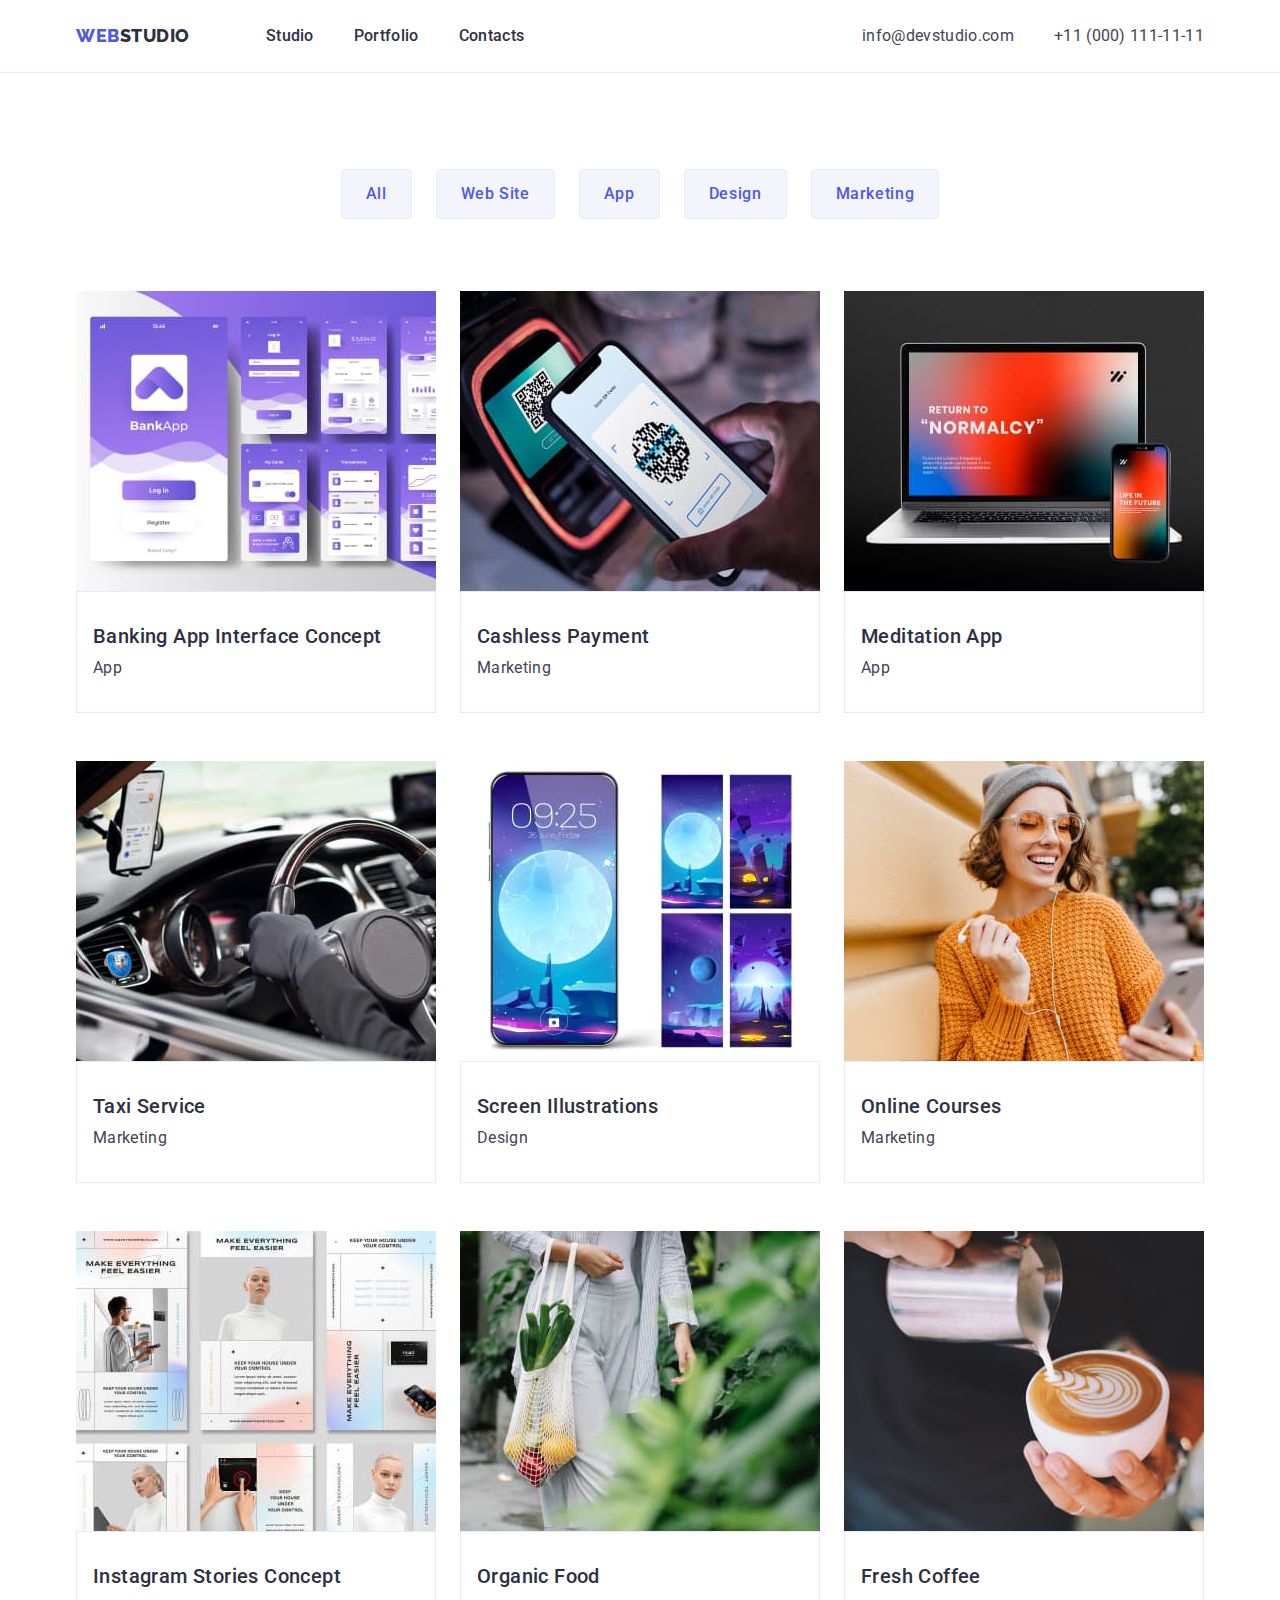
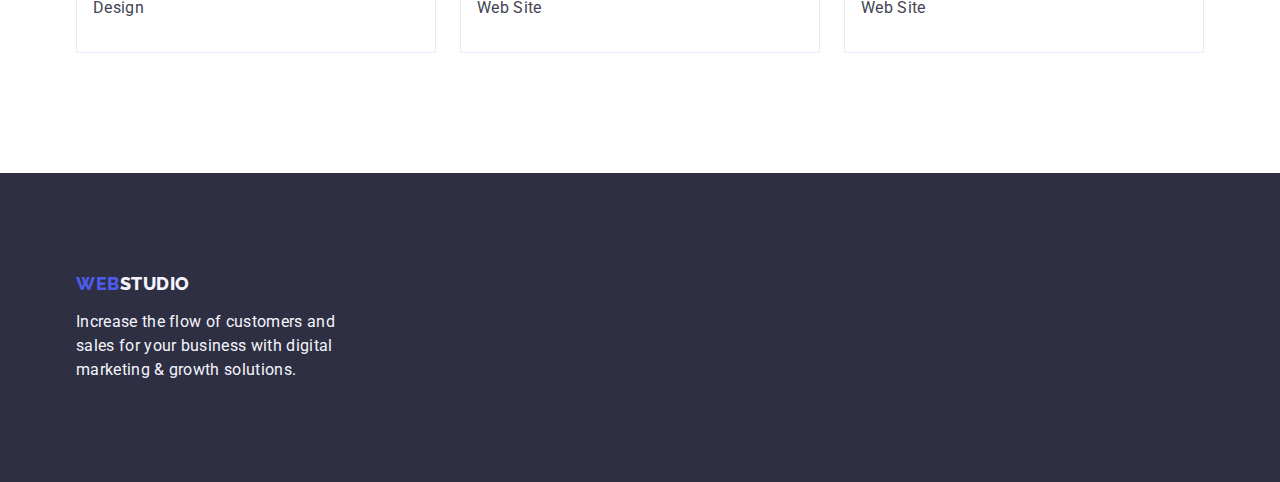
==== commit 78e1d419: "1st fix" ====
--- a/portfolio.html
+++ b/portfolio.html
@@ -14,7 +14,7 @@
     />
     <link
       rel="stylesheet"
-      href="node_modules/modern-normalize/modern-normalize.css"
+      href="https://cdnjs.cloudflare.com/ajax/libs/modern-normalize/1.0.0/modern-normalize.min.css"
     />
     <link rel="stylesheet" href="./css/styles.css" />
   </head>
@@ -232,7 +232,7 @@
     <!-- Футер -->
     <footer class="footer">
       <div class="container">
-        <a href="./index.html" class="logo link"
+        <a href="./index.html" class="logo-footer-link logo link"
           >Web<span class="footer-logo-span">Studio</span></a
         >
         <p class="footer-text">
--- a/css/styles.css
+++ b/css/styles.css
@@ -74,7 +74,7 @@
 }
 
 .container {
-  max-width: 1128px;
+  width: 1158px;
   padding-left: 15px;
   padding-right: 15px;
   margin: 0 auto;
@@ -118,6 +118,7 @@
 /* Навігація */
 .navigation {
   display: flex;
+  align-items: center;
 }
 
 .nav-list {
@@ -131,6 +132,7 @@
   font-size: var(--text-size);
   line-height: var(--typical-lh);
   letter-spacing: var(--text-spacing);
+  padding: 24px 0;
 }
 
 .nav-list-link:is(:hover, :focus) {
@@ -163,13 +165,12 @@
 /*----------------Hero-------------- */
 .hero {
   background-color: var(--dark-color);
+  padding: 188px 0;
 }
 
 .hero-container {
   display: flex;
   flex-direction: column;
-  padding-top: 188px;
-  padding-bottom: 188px;
 }
 
 .hero-title {
@@ -191,8 +192,10 @@
   font-size: var(--text-size);
   line-height: var(--typical-lh);
   letter-spacing: 0.04em;
+  border: none;
   border-radius: 4px;
-  padding: 16px 32px;
+  min-width: 169px;
+  height: 56px;
   margin-top: 48px;
   margin-left: auto;
   margin-right: auto;
@@ -211,6 +214,7 @@
 }
 
 .features-list-item {
+  flex-basis: calc((100% -24px * 3) / 4);
 }
 
 .features-list-title {
@@ -228,7 +232,7 @@
   letter-spacing: var(--text-spacing);
 }
 
-/*--------What are we doing------ */
+/*--------Секція зображень: чим ми займаємось------ */
 .gallery {
   padding-top: 0;
 }
@@ -253,7 +257,7 @@
   flex-basis: calc((100% - 48px) / 3);
 }
 
-/*-------- Our Team------ */
+/*-------- Секція з фото команди------ */
 .team-gallery {
   background-color: var(--light-color);
 }
@@ -277,11 +281,11 @@
 .team-list-item {
   background-color: var(--white-color);
   flex-basis: calc((100% - 72px) / 4);
+  border-radius: 0 0 4px 4px;
 }
 
 .team-card-text-wrapper {
-  padding-top: 32px;
-  padding-bottom: 32px;
+  padding: 32px 16px;
 }
 
 .team-list-caption {
@@ -309,15 +313,21 @@
   padding-top: 100px;
   padding-bottom: 100px;
 }
+
+.logo-footer-link {
+  display: inline-block;
+  margin-bottom: 16px;
+}
+
 .footer-logo-span {
   color: var(--light-color);
 }
+
 .footer-text {
   font-size: var(--text-size);
   line-height: var(--typical-lh);
   letter-spacing: var(--text-spacing);
   color: var(--light-color);
-  margin-top: 16px;
   max-width: 264px;
 }
 
@@ -353,31 +363,28 @@
 .filters-btn:is(:hover, :focus) {
   color: var(--white-color);
   background-color: var(--active-color);
-}
-
-/*--------Картка проекту------ */
+  border: 1px solid transparent;
+}
+
+/*--------Картки проектів------ */
 .card-set {
   display: flex;
   flex-wrap: wrap;
-  margin-top: -48px;
-  margin-left: -24px;
+  column-gap: 24px;
+  row-gap: 48px;
 }
 
 .card-item {
-  flex-basis: calc(100% / 3 - 26px);
-  margin-top: 48px;
-  margin-left: 24px;
   background: var(--white-color);
+  flex-basis: calc((100% - 24px * 2) / 3);
+}
+
+.card-link {
+}
+
+.card-content {
+  padding: 32px 16px;
   border: 1px solid var(--accent-color);
-}
-.card-item * {
-}
-
-.card-link {
-}
-
-.card-content {
-  padding: 32px 0 32px 16px;
 }
 
 .card-caption {
